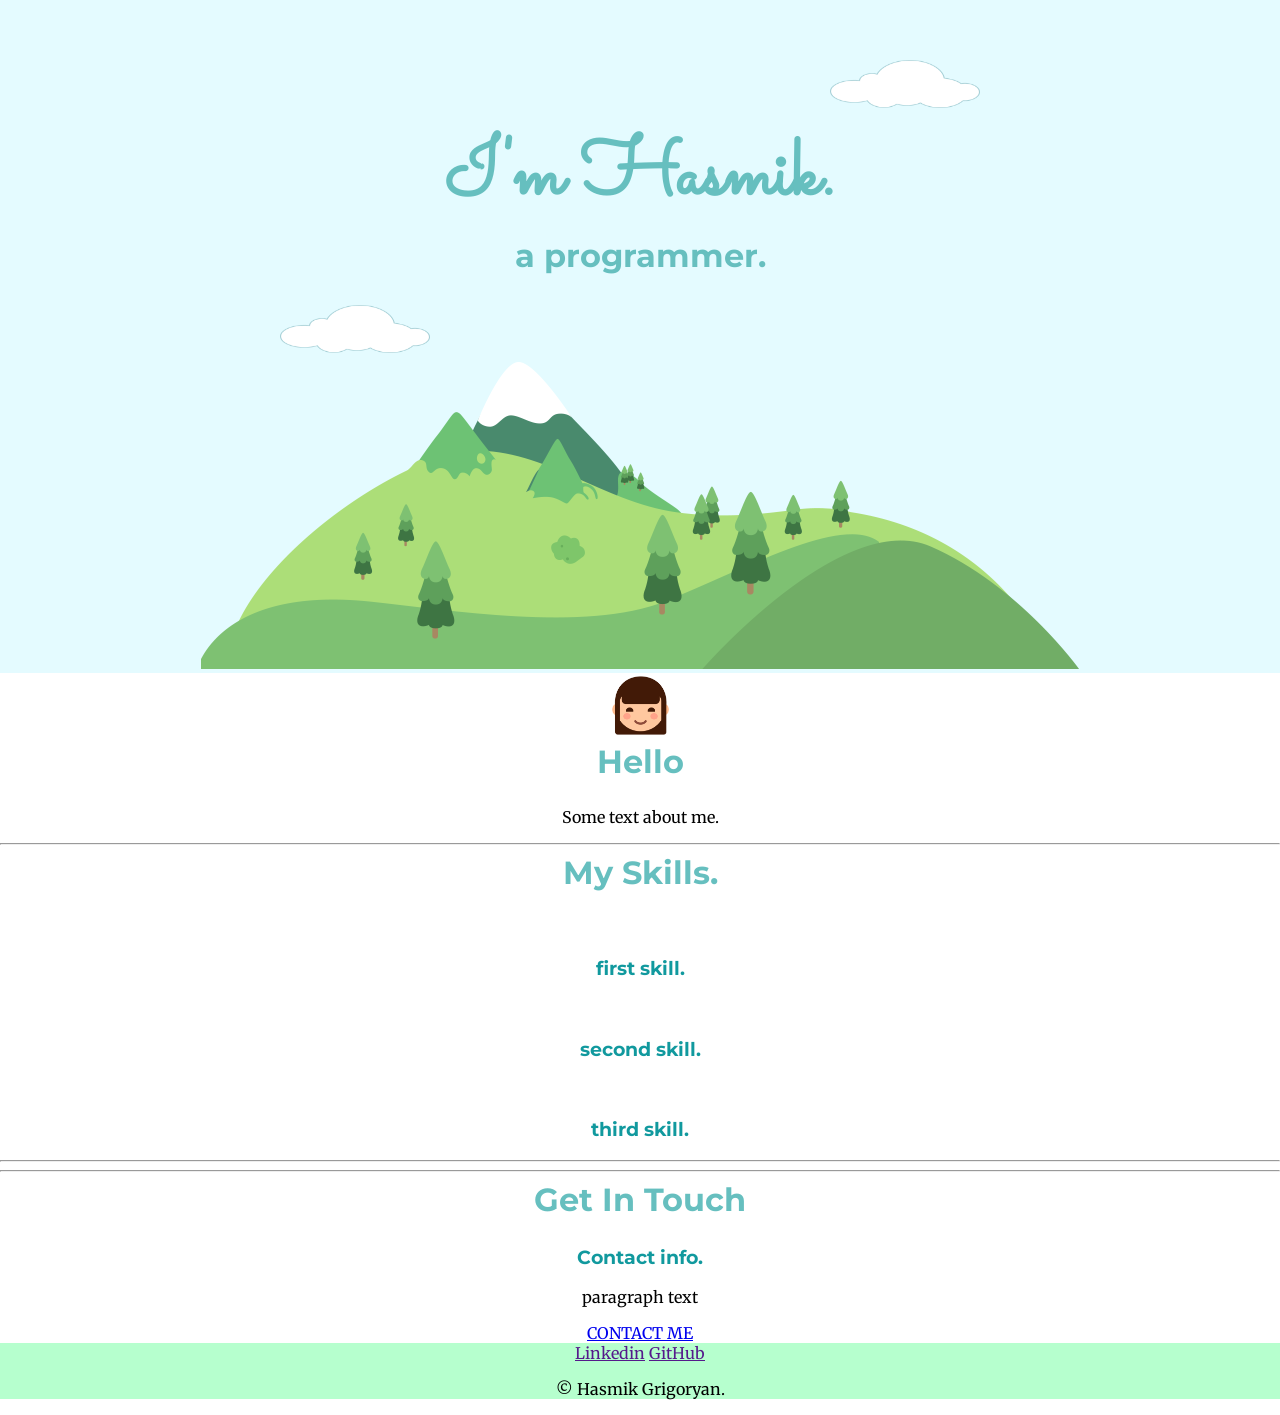
==== CV Page/index.html @ c7d9343a "Implementation: Added immages and main structure of a page." ====
<!DOCTYPE html>
<html lang="en">
<head>
    <meta charset="UTF-8">
    <meta http-equiv="X-UA-Compatible" content="IE=edge">
    <meta name="viewport" content="width=device-width, initial-scale=1.0">
    <link rel="stylesheet" href="css/styles.css">
    <link rel="icon" href="images/favicon.ico">
    <link rel="preconnect" href="https://fonts.googleapis.com">
    <link rel="preconnect" href="https://fonts.gstatic.com" crossorigin>
    <link href="https://fonts.googleapis.com/css2?family=Merriweather&family=Montserrat&family=Sacramento&display=swap" rel="stylesheet">
    
    <title>Hasmik's cv</title>
</head>
<body>
    <div class="top-container">
        <img class="top-cloud" src="images/cloud2.png" alt="cloud-image" style="height: 48px;width:150px;">
        <h1>I'm Hasmik.</h1>
        <h2>a programmer.</h2>
        <img class="bottom-cloud" src="images/cloud2.png" alt="cloud-image" style="height: 48px;width:150px;">
        <img class="mountain" src="images/mountain.png" alt="mountain-image">
    </div>
    <div class="middle-container">
        <div class="profile">
            <img class="profile-img" src="images/girl.png" alt="profile-photo" style="height: 65px;width:65px;">
            <h2>Hello</h2>
            <p>Some text about me.</p>
        </div>
        <hr>
        <div class="skills">
            <h2>My Skills.</h2>
            <div class="skill-row">
                <img src="" alt="">
                <h3>first skill.</h3>
            </div>
            <div class="skill-row">
                <img src="" alt="">
                <h3>second skill.</h3>
            </div>
            <div class="skill-row">
                <img src="" alt="">
                <h3>third skill.</h3>
            </div>
        <hr>
        <div>

            </div>
        </div>
        <hr>
        <div class="contact-me">
            <h2>Get In Touch</h2>
            <h3>Contact info.</h3>
            <p>paragraph text</p>
            <a class="btn" href="mailto:name@email.com">CONTACT ME</a>
        </div>
    </div>
    <div class="bottom-container">
        <a class="footer-link" href="">Linkedin</a>
        <a class="footer-link" href="">GitHub</a>
        <p>&copy Hasmik Grigoryan.</p>
    </div>
</body>
</html>
---- CV Page/css/styles.css ----
body {
    margin: 0;
    text-align: center;
    font-family: 'Merriweather', serif;
}
h1 {
    font-size: 5rem;
    margin: 0;
    font-family: 'Sacramento', cursive;
    color: #66BFBF;
}

h2 {
    margin-top: 0rem;
    font-size: 2rem;
    font-family: 'Montserrat', sans-serif;
    color: #66BFBF;
}

h3 {
    font-family: 'Montserrat', sans-serif;
    color: #11999E;
}

.top-cloud {
    position: absolute;
    right: 300px;
    top: 60px;
}

.bottom-cloud{
    position: absolute;
    left: 280px;
    bottom: 320px;
}

.mountain {
    padding-top: 60px;

}

.top-container {
    background-color: #E4FBFF;
    position: relative;
    padding-top: 120px;
}

.middle-container {
    
}

.bottom-container {
    background-color: #B6FFCE;
}
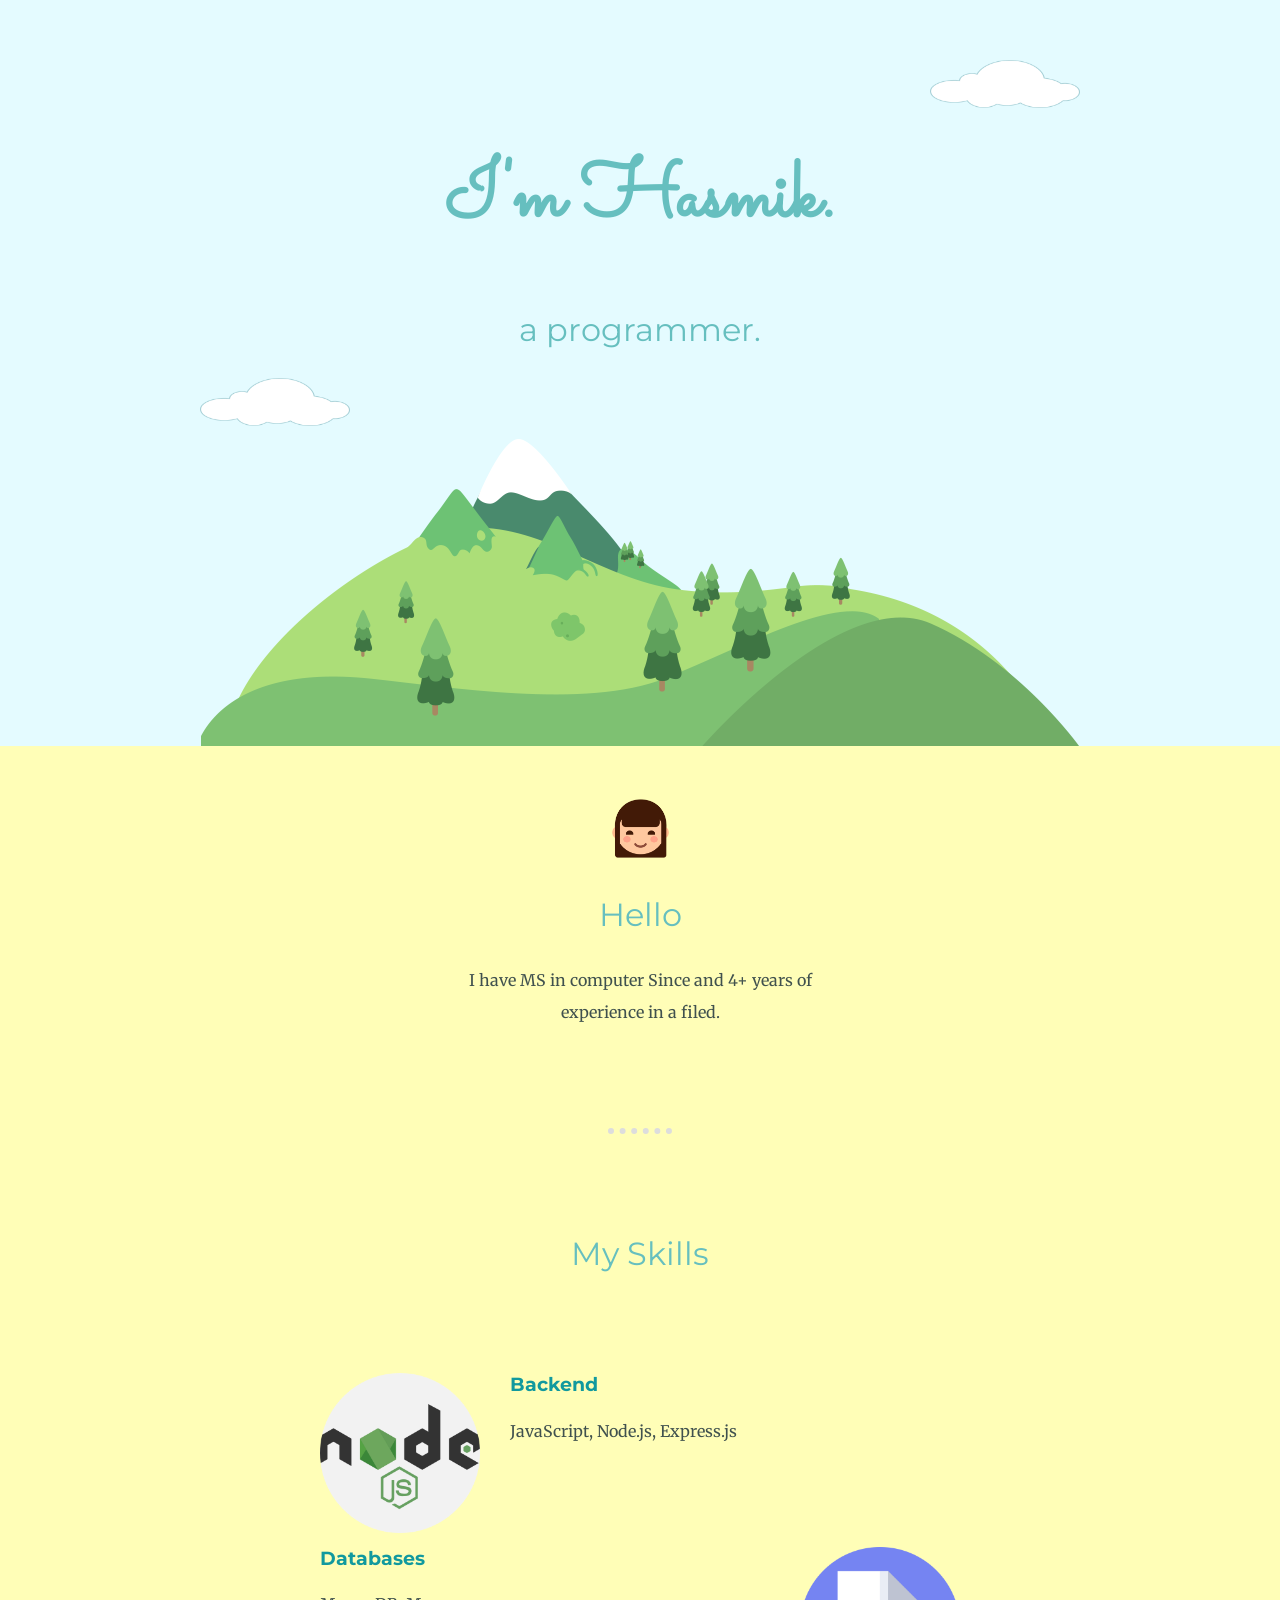
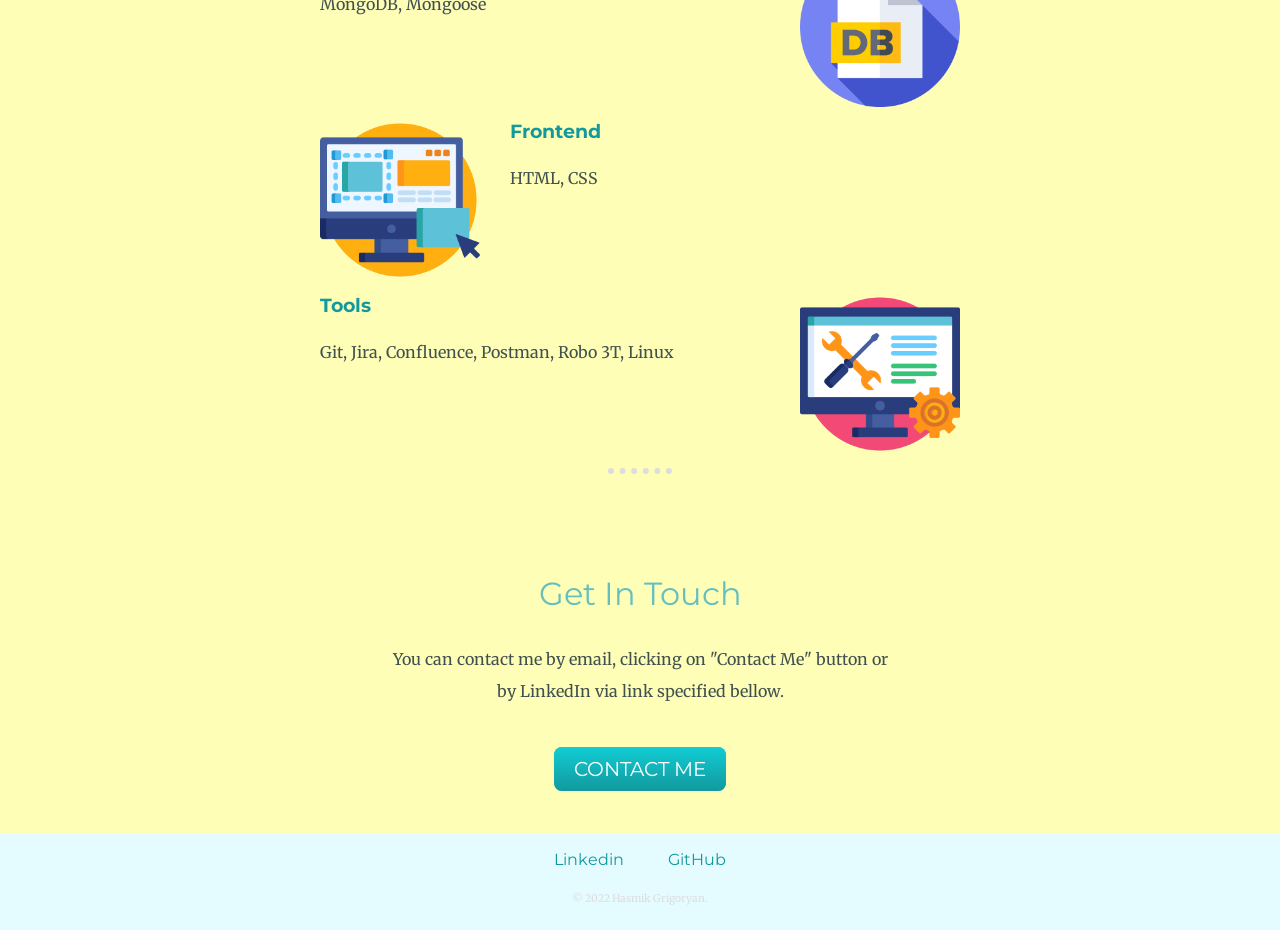
==== commit d9699a1f: "Implementation: Added more icons, info and contact links." ====
--- a/CV Page/index.html
+++ b/CV Page/index.html
@@ -14,50 +14,52 @@
 </head>
 <body>
     <div class="top-container">
-        <img class="top-cloud" src="images/cloud2.png" alt="cloud-image" style="height: 48px;width:150px;">
+        <img class="top-cloud" src="images/cloud2.png" alt="cloud-image">
         <h1>I'm Hasmik.</h1>
         <h2>a programmer.</h2>
-        <img class="bottom-cloud" src="images/cloud2.png" alt="cloud-image" style="height: 48px;width:150px;">
+        <img class="bottom-cloud" src="images/cloud2.png" alt="cloud-image">
         <img class="mountain" src="images/mountain.png" alt="mountain-image">
     </div>
     <div class="middle-container">
         <div class="profile">
             <img class="profile-img" src="images/girl.png" alt="profile-photo" style="height: 65px;width:65px;">
             <h2>Hello</h2>
-            <p>Some text about me.</p>
+            <p class="intro">I have MS in computer Since and 4+ years of experience in a filed.</p>
         </div>
         <hr>
         <div class="skills">
-            <h2>My Skills.</h2>
+            <h2>My Skills</h2>
             <div class="skill-row">
-                <img src="" alt="">
-                <h3>first skill.</h3>
+                <img class="node-img" src="images/nodejs.png" alt="nodejs-image">
+                <h3>Backend</h3>
+                <p>JavaScript, Node.js, Express.js</p>
             </div>
             <div class="skill-row">
-                <img src="" alt="">
-                <h3>second skill.</h3>
+                <img class="db-img" src="images/db.png" alt="db-imasge">
+                <h3>Databases</h3>
+                <p>MongoDB, Mongoose</p>
             </div>
             <div class="skill-row">
-                <img src="" alt="">
-                <h3>third skill.</h3>
+                <img class="ui-img" src="images/ux.png" alt="ux-imasge">
+                <h3>Frontend</h3>
+                <p>HTML, CSS</p>
             </div>
-        <hr>
-        <div>
-
+            <div class="skill-row">
+                <img class="tools-img" src="images/technical-support.png" alt="tools-imasge">
+                <h3>Tools</h3>
+                <p>Git, Jira, Confluence, Postman, Robo 3T, Linux </p>
             </div>
-        </div>
         <hr>
         <div class="contact-me">
             <h2>Get In Touch</h2>
-            <h3>Contact info.</h3>
-            <p>paragraph text</p>
-            <a class="btn" href="mailto:name@email.com">CONTACT ME</a>
+            <p class="contact-info">You can contact me by email, clicking on "Contact Me" button or by LinkedIn via link specified bellow.</p>
+            <a class="btn" href="mailto:hasmik.grigoryan9419@gmail.com">CONTACT ME</a>
         </div>
     </div>
     <div class="bottom-container">
-        <a class="footer-link" href="">Linkedin</a>
-        <a class="footer-link" href="">GitHub</a>
-        <p>&copy Hasmik Grigoryan.</p>
+        <a class="footer-link" href="https://www.linkedin.com/in/hasmik-grigoryan/">Linkedin</a>
+        <a class="footer-link" href="https://github.com/hgrigoryan">GitHub</a>
+        <p class="copyright">&copy 2022 Hasmik Grigoryan.</p>
     </div>
 </body>
 </html>
--- a/CV Page/css/styles.css
+++ b/CV Page/css/styles.css
@@ -1,4 +1,5 @@
 body {
+    color: #40514E;
     margin: 0;
     text-align: center;
     font-family: 'Merriweather', serif;
@@ -8,12 +9,14 @@
     margin: 0;
     font-family: 'Sacramento', cursive;
     color: #66BFBF;
+    line-height: 2;
 }
 
 h2 {
-    margin-top: 0rem;
+    margin: 30px auto;
     font-size: 2rem;
     font-family: 'Montserrat', sans-serif;
+    font-weight: normal;
     color: #66BFBF;
 }
 
@@ -22,33 +25,140 @@
     color: #11999E;
 }
 
+p {
+    line-height: 2;
+}
+
+a {
+    color: #11999E;
+    font-family: 'Montserrat', sans-serif;
+    margin: 10px 20px;
+    text-decoration: none;
+}
+
+a:hover {
+    color: #DDDDDD;
+}
+
+hr {
+    width: 5%;
+    border-style: dotted none none;
+    border-width: 6px;
+    border-color: #DDDDDD;
+    margin: 100px auto;
+}
+
 .top-cloud {
     position: absolute;
-    right: 300px;
+    right: 200px;
     top: 60px;
+    height: 48px;
+    width:150px;
 }
 
 .bottom-cloud{
     position: absolute;
-    left: 280px;
+    left: 200px;
     bottom: 320px;
+    height: 48px;
+    width:150px;
 }
 
 .mountain {
     padding-top: 60px;
+}
 
+.node-img {
+    width: 25%;
+    float: left;
+    margin-right: 30px;
+}
+
+.db-img {
+    width: 25%;
+    float: right;
+    margin-left: 30px;
+}
+
+.ui-img {
+    width: 25%;
+    float: left;
+    margin-right: 30px;
+}
+
+.tools-img {
+    width: 25%;
+    float: right;
+    margin-left: 30px;
+}
+
+.skill-row {
+    width: 50%;
+    margin: 100px auto 100px auto;
+    text-align: left;
+}
+
+.intro {
+    width: 30%;
+    margin: auto;
+}
+
+.contact-info {
+    width: 40%;
+    margin: 30px auto 50px;
+}
+
+.contact-me {
+    height: 260px;
+}
+
+.btn {
+    background: #11CDD4;
+    background-image: -webkit-linear-gradient(top, #11CDD4, #11999E);
+    background-image: -moz-linear-gradient(top, #11CDD4, #11999E);
+    background-image: -ms-linear-gradient(top, #11CDD4, #11999E);
+    background-image: -o-linear-gradient(top, #11CDD4, #11999E);
+    background-image: linear-gradient(to bottom, #11CDD4, #11999E);
+    -webkit-border-radius: 8;
+    -moz-border-radius: 8;
+    border-radius: 8px;
+    font-family: 'Montserrat', sans-serif;
+    color: #ffffff;
+    font-size: 20px;
+    padding: 10px 20px 10px 20px;
+    text-decoration: none;
+    margin: 60px;
+  }
+  
+.btn:hover {
+    background: #30e3cb;
+    background-image: -webkit-linear-gradient(top, #30e3cb, #2bc4ad);
+    background-image: -moz-linear-gradient(top, #30e3cb, #2bc4ad);
+    background-image: -ms-linear-gradient(top, #30e3cb, #2bc4ad);
+    background-image: -o-linear-gradient(top, #30e3cb, #2bc4ad);
+    background-image: linear-gradient(to bottom, #30e3cb, #2bc4ad);
+    text-decoration: none;
+  }
+
+.copyright {
+    color: #DDDDDD;
+    margin: 20px 0px 0px;
+    font-size: 0.65rem;
 }
 
 .top-container {
     background-color: #E4FBFF;
     position: relative;
     padding-top: 120px;
+    font-size: 0px;
 }
 
 .middle-container {
-    
+    padding-top: 50px;
+    background-color: #FFFEB7;
 }
 
 .bottom-container {
-    background-color: #B6FFCE;
+    padding: 15px 0 20px;
+    background-color: #E4FBFF;
 }
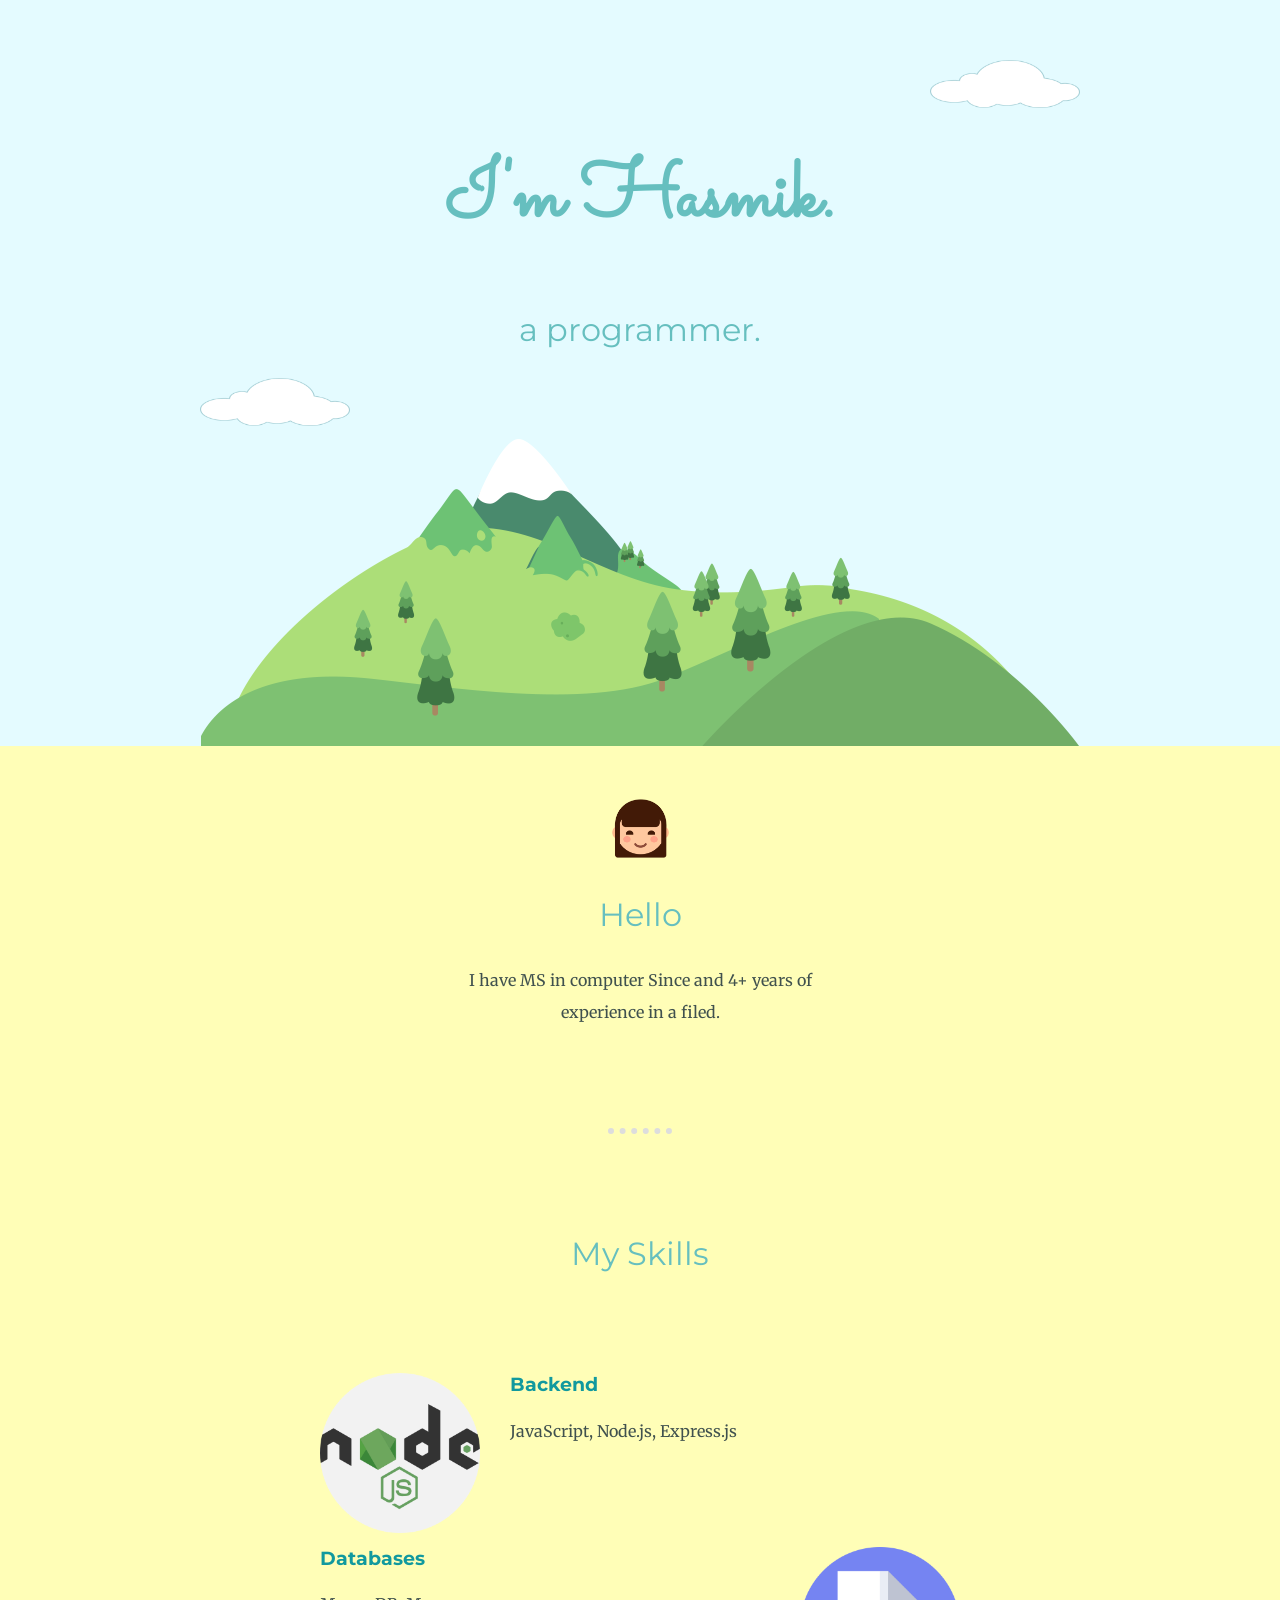
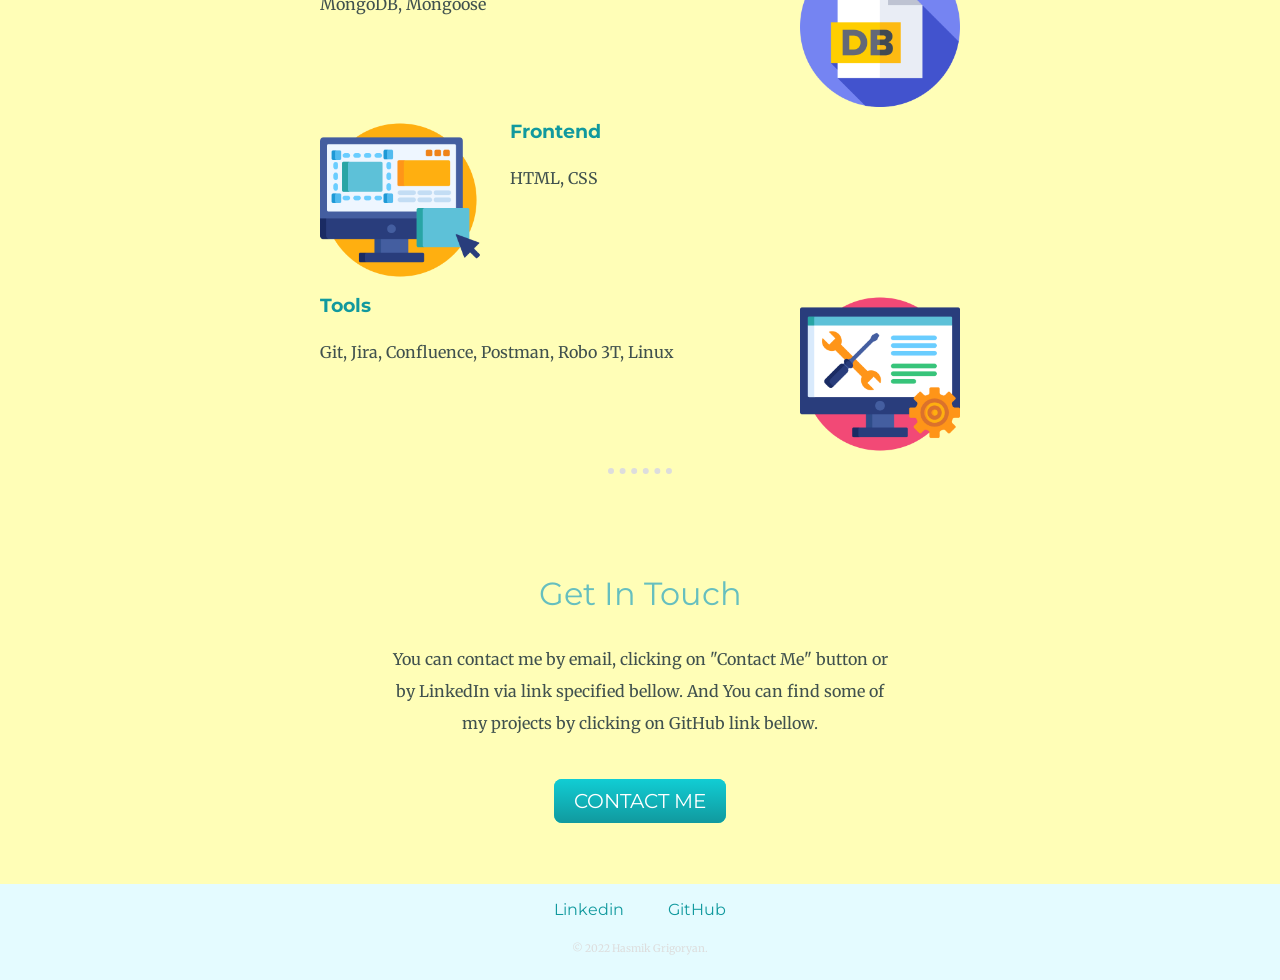
==== commit 024c9fd0: "Implementation: Added more info in contact me part." ====
--- a/CV Page/index.html
+++ b/CV Page/index.html
@@ -52,7 +52,9 @@
         <hr>
         <div class="contact-me">
             <h2>Get In Touch</h2>
-            <p class="contact-info">You can contact me by email, clicking on "Contact Me" button or by LinkedIn via link specified bellow.</p>
+            <p class="contact-info">You can contact me by email, clicking on "Contact Me" button or by LinkedIn via link specified bellow.
+                                    And You can find some of my projects by clicking on GitHub link bellow.
+            </p>
             <a class="btn" href="mailto:hasmik.grigoryan9419@gmail.com">CONTACT ME</a>
         </div>
     </div>
--- a/CV Page/css/styles.css
+++ b/CV Page/css/styles.css
@@ -109,7 +109,7 @@
 }
 
 .contact-me {
-    height: 260px;
+    height: 310px;
 }
 
 .btn {
